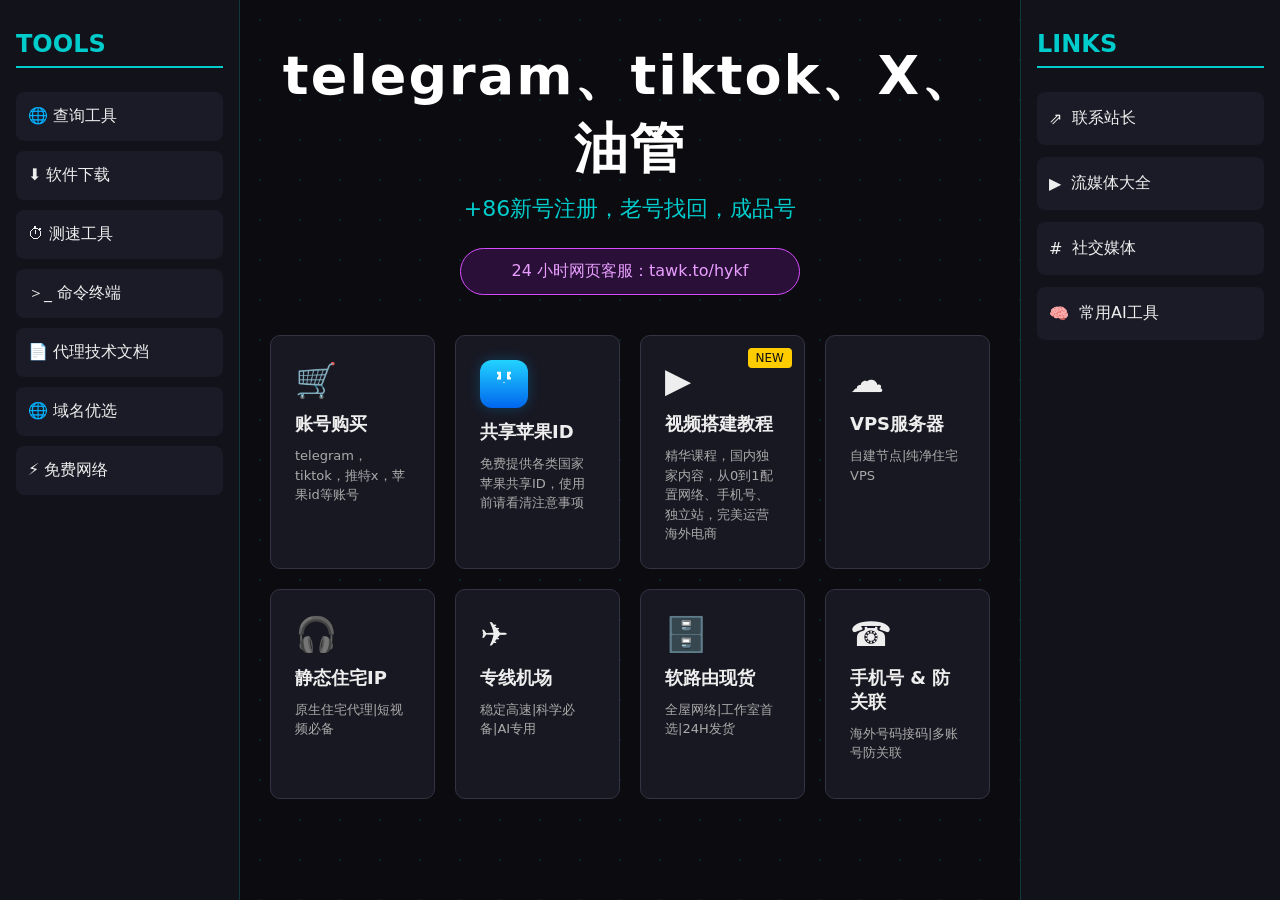
==== index.html @ fc832218 "Update index.html" ====
<!DOCTYPE html>
<html lang="zh-CN">
<head>
  <meta charset="UTF-8">
  <meta name="viewport" content="width=device-width, initial-scale=1.0">
<title>黑彧控制台</title>
<style>
    *{margin:0;padding:0;box-sizing:border-box;font-family:system-ui, -apple-system, "Microsoft YaHei", sans-serif;color:#eee;text-decoration:none;list-style:none;}
    body{background:#0c0c10;min-height:100vh;display:flex;flex-direction:row;background-image: radial-gradient(#00cccc20 1px,transparent 1px);background-size:40px 40px;}
    /* 左侧工具栏 */
    .sidebar-left{width:240px;background:#11121a;border-right:1px solid #00cccc33;padding:30px 16px;}
    .sidebar-left h2{color:#00cccc;font-size:24px;margin-bottom:24px;border-bottom:2px solid #00cccc;padding-bottom:8px;}
    .menu{display:flex;align-items:center;gap:10px;padding:14px 12px;background:#1a1b26;border-radius:8px;margin-bottom:10px;transition:0.2s;cursor:pointer;}
    .menu:hover{background:#27293d;box-shadow:0 0 8px #00cccc30;}
.menu.active{background:#1a1b26;border:none;}
    /* 中间主内容 */
    .main{flex:1;padding:40px 30px;}
    .header{text-align:center;position:relative;margin-bottom:40px;}
    .header h1{font-size:54px;color:#fff;letter-spacing:2px;}
    .header .sub{font-size:22px;color:#00cccc;margin:8px 0 24px;}
    .player{max-width:340px;margin:0 auto;padding:12px 20px;background:#2a1038;border:1px solid #d84cff;border-radius:999px;text-align:center;color:#e99dff;}
    /* 卡片网格 */
    .cards{display:grid;grid-template-columns:repeat(4,1fr);gap:20px;}
    .card{background:#181822;border:1px solid #333344;border-radius:10px;padding:24px;position:relative;min-height:210px;transition:all 0.3s ease;cursor:pointer;}
    .card:hover{border-color:#00cccc80;box-shadow:0 0 18px #00cccc35;transform:translateY(-4px);}
    .card.hot{border-color:#ffcc00;background:#221f12;box-shadow:0 0 14px #ffcc0022;}
    .tag{position:absolute;top:12px;right:12px;padding:3px 8px;border-radius:4px;font-size:12px;}
    .tag.new{background:#ffcc00;color:#111;}
    .tag.hot{background:#d62868;}
    .card .icon{font-size:34px;margin-bottom:12px;}
    .card h3{margin-bottom:10px;font-size:18px;}
    .card p{color:#aaa;font-size:13px;line-height:1.5;}
    a.card-wrap{display:block;color:inherit;text-decoration:none;}
    /* 共享苹果ID图标 */
    .apple-id-icon{
      width:48px;
      height:48px;
      border-radius:12px;
      background:linear-gradient(180deg,#22d3ff 0%,#0066ee 100%);
      display:flex;
      align-items:center;
      justify-content:center;
      margin-bottom:12px;
      box-shadow:0 0 14px #00aaff44;
    }
    .apple-id-icon::before{
      content:"";
      width:26px;
      height:32px;
      background:
        linear-gradient(#fff,#fff) left 6px top 0/4px 22px no-repeat,
        linear-gradient(#fff,#fff) right 6px top 0/4px 22px no-repeat,
        linear-gradient(#fff,#fff) 50% 14px/16px 4px no-repeat,
        linear-gradient(#fff,#fff) 50% 24px/16px 4px no-repeat;
      clip-path:polygon(
        50% 0,
        62% 12%,
        82% 12%,
        70% 24%,
        82% 36%,
        62% 36%,
        50% 48%,
        38% 36%,
        18% 36%,
        30% 24%,
        18% 12%,
        38% 12%
      );
    }
    /* 右侧链接栏 */
    .sidebar-right{width:260px;background:#11121a;border-left:1px solid #00cccc33;padding:30px 16px;}
    .sidebar-right h2{color:#00cccc;font-size:24px;margin-bottom:24px;border-bottom:2px solid #00cccc;padding-bottom:8px;}
    .link-item{display:flex;align-items:center;gap:10px;padding:16px 12px;background:#1a1b26;border-radius:8px;margin-bottom:12px;transition:0.25s;cursor:pointer;}
    .link-item:hover{background:#27293d;box-shadow:0 0 8px #00cccc30;}
/* 弹窗通用 */
.modal{display:none;position:fixed;top:0;left:0;right:0;bottom:0;background:rgba(0,0,0,0.7);z-index:9999;}
.modal-box{position:absolute;top:50%;left:50%;transform:translate(-50%,-50%);width:700px;max-width:92vw;max-height:85vh;overflow-y:auto;background:#11121a;border:2px solid #00cccc;border-radius:12px;padding:30px 24px;}
/* 关闭按钮统一样式 */
.modal-close{position:absolute;top:16px;right:20px;font-size:24px;color:#ccc;cursor:pointer;transition:0.2s;z-index:2;}
.modal-close:hover{color:#ff4444;transform:scale(1.1);}
.modal-title{font-size:26px;color:#fff;margin-bottom:20px;display:flex;align-items:center;gap:10px;}
/* 静态IP 缩小一倍 3行2列 */
.ip-grid{display:grid;grid-template-columns:1fr 1fr;grid-template-rows:repeat(3,auto);gap:12px;}
.ip-item{border-radius:8px;padding:12px 14px;}
.ip-item a{display:flex;align-items:flex-start;gap:10px;width:100%;}
.ip-item span{font-size:22px;margin-top:2px;}
.ip-item .text h4{font-size:15px;margin-bottom:4px;display:flex;align-items:center;gap:6px;}
.ip-item .text p{font-size:12px;color:#ccc;line-height:1.4;}
.tag-box{display:inline-block;padding:2px 5px;border-radius:3px;font-size:10px;}
/* 边框配色不变 */
.item1{border:2px solid #e6bc00;background:#1e1a0c;}
.item1 h4{color:#ffdd33;}
.item1 .tag-box{background:#ffcc22;color:#111;}
.item2{border:2px solid #4488cc;background:#0f1826;}
.item2 h4{color:#99ccff;}
.item2 .tag-box{background:#3377bb;color:#fff;}
.item3{border:2px solid #dd5522;background:#26150c;}
.item3 h4{color:#ff8844;}
.item3 .tag-box{background:#dd5522;color:#fff;}
.item4{border:2px solid #22aaaa;background:#0c2222;}
.item4 h4{color:#44dddd;}
.item4 .tag-box{background:#22aaaa;color:#000;}
.item5{border:2px solid #22bb55;background:#0c2215;}
.item5 h4{color:#55ee77;}
.item5 .tag-box{background:#22bb55;color:#000;}
.item6{border:2px solid #2288dd;background:#0c1a26;}
.item6 h4{color:#55bbff;}
.item6 .tag-box{background:#2288dd;color:#000;}
/* 其余弹窗4格样式不变 */
.air-grid{display:grid;grid-template-columns:1fr 1fr;gap:20px;margin-bottom:10px;}
/* 统一卡片布局：图标居左、文字居右，全部统一排版 */
.air-item{background:#1a1b26;padding:24px;border-radius:10px;display:flex;align-items:center;gap:16px;cursor:pointer;}
.air-item:hover{background:#27293d;box-shadow:0 0 8px #00cccc30;}
.air-item span{font-size:36px;flex-shrink:0;}
.air-item .text h4{font-size:20px;color:#fff;margin-bottom:6px;}
.air-item .text p{font-size:14px;color:#aaa;line-height:1.4;white-space:pre-line;}
.modal-item{background:#1a1b26;padding:18px 20px;border-radius:10px;margin-bottom:12px;display:flex;align-items:center;gap:15px;}
.modal-item a{display:flex;align-items:center;gap:15px;width:100%;}
.modal-item:hover{background:#27293d;box-shadow:0 0 8px #00cccc30;}
.modal-item span{font-size:24px;}
.modal-item .text h4{font-size:17px;color:#fff;margin-bottom:4px;}
.modal-item .text p{color:#aaa;font-size:13px;line-height:1.5;}
/* 教程文本样式 */
.tip-text{
  background:#1a1b26;
  padding:16px 20px;
  border-radius:10px;
  margin-top:12px;
  line-height:1.8;
  font-size:14px;
  color:#eee;
  white-space:pre-line;
}
/* ========== 终端弹窗内部样式（新增，嵌入到m4弹窗） ========== */
:root {
  --bg-primary: #0a0e1a;
  --bg-card: #111827;
  --bg-code: #0d1117;
  --border-color: #1f2937;
  --accent-cyan: #22d3ee;
  --accent-purple: #a855f7;
  --accent-green: #22c55e;
  --accent-orange: #f59e0b;
  --accent-pink: #ec4899;
  --accent-blue: #3b82f6;
  --text-primary: #e2e8f0;
  --text-secondary: #94a3b8;
  --text-muted: #64748b;
}
.terminal-container {
  width:100%;
}
.terminal-header {
  text-align: center;
  margin-bottom: 20px;
}
.terminal-title {
  font-size: 1.5rem;
  font-weight: 700;
  background: linear-gradient(135deg, var(--accent-cyan), var(--accent-purple));
  -webkit-background-clip: text;
  -webkit-text-fill-color: transparent;
  background-clip: text;
  display: inline-flex;
  align-items: center;
  gap: 8px;
}
.terminal-title::before {
  content: '▶';
  color: var(--accent-cyan);
  font-size: 1.2rem;
  -webkit-text-fill-color: var(--accent-cyan);
}
.terminal-subtitle {
  color: var(--text-secondary);
  font-size: 0.9rem;
  margin-top: 8px;
}
.scripts-list {
  display: flex;
  flex-direction: column;
  gap: 16px;
}
.script-card {
  background: var(--bg-card);
  border: 1px solid var(--border-color);
  border-radius: 12px;
  overflow: hidden;
  transition: border-color 0.3s ease, box-shadow 0.3s ease;
}
.script-card:hover {
  border-color: var(--accent-cyan);
  box-shadow: 0 0 20px rgba(34, 211, 238, 0.08);
}
.script-card-header {
  display: flex;
  align-items: center;
  justify-content: space-between;
  padding: 16px 20px;
  border-bottom: 1px solid var(--border-color);
}
.script-name-row {
  display: flex;
  align-items: center;
  gap: 10px;
}
.script-badge {
  width: 36px;
  height: 36px;
  border-radius: 8px;
  display: flex;
  align-items: center;
  justify-content: center;
  font-size: 1.1rem;
  font-weight: 700;
  flex-shrink: 0;
}
.badge-tms { background: rgba(34, 211, 238, 0.15); color: var(--accent-cyan); }
.badge-sui { background: rgba(168, 85, 247, 0.15); color: var(--accent-purple); }
.badge-3xui { background: rgba(245, 158, 11, 0.15); color: var(--accent-orange); }
.badge-singbox { background: rgba(34, 197, 94, 0.15); color: var(--accent-green); }
.badge-aurora { background: rgba(236, 72, 153, 0.15); color: var(--accent-pink); }
.script-name {
  font-size: 1.05rem;
  font-weight: 600;
  color: var(--text-primary);
}
.script-desc {
  font-size: 0.8rem;
  color: var(--text-secondary);
  margin-top: 2px;
}
.script-tag {
  font-size: 0.7rem;
  color: var(--text-muted);
  font-family: 'SF Mono', 'Fira Code', monospace;
  letter-spacing: 0.5px;
}
.code-block-wrapper {
  position: relative;
  background: var(--bg-code);
  padding: 14px 16px;
}
.code-block-wrapper.has-label {
  padding-top: 36px;
}
.code-label {
  position: absolute;
  top: 8px;
  left: 16px;
  font-size: 0.75rem;
  color: var(--accent-orange);
  font-weight: 500;
}
.code-label.warning {
  color: var(--accent-orange);
}
.code-text {
  font-family: 'SF Mono', 'Fira Code', 'Cascadia Code', Consolas, monospace;
  font-size: 0.85rem;
  color: #c9d1d9;
  word-break: break-all;
  line-height: 1.5;
  padding-right: 40px;
}
.copy-btn {
  position: absolute;
  top: 50%;
  right: 12px;
  transform: translateY(-50%);
  background: rgba(255, 255, 255, 0.08);
  border: 1px solid var(--border-color);
  border-radius: 6px;
  color: var(--text-secondary);
  width: 32px;
  height: 32px;
  display: flex;
  align-items: center;
  justify-content: center;
  cursor: pointer;
  transition: all 0.25s ease;
  font-size: 0.85rem;
}
.copy-btn:hover {
  background: rgba(34, 211, 238, 0.15);
  border-color: var(--accent-cyan);
  color: var(--accent-cyan);
}
.copy-btn.copied {
  background: rgba(34, 197, 94, 0.15);
  border-color: var(--accent-green);
  color: var(--accent-green);
}
.copy-btn svg {
  width: 16px;
  height: 16px;
}
.footer-note {
  text-align: center;
  margin-top: 20px;
  padding: 16px 20px;
  background: rgba(34, 211, 238, 0.05);
  border: 1px solid rgba(34, 211, 238, 0.15);
  border-radius: 10px;
  font-size: 0.85rem;
  color: var(--text-secondary);
}
.footer-note strong {
  color: var(--accent-cyan);
}
.multi-command {
  display: flex;
  flex-direction: column;
  gap: 8px;
}
/* ========== 移动端响应式新增 ========== */
.hamburger{display:none;font-size:28px;padding:12px 16px;background:#11121a;color:#00cccc;cursor:pointer;position:sticky;top:0;z-index:100;}
@media(max-width:1024px){
    body{flex-direction:column;}
    .hamburger{display:block;}
    .sidebar-left{width:100%;border-right:none;border-bottom:1px solid #00cccc33;padding:16px;display:none;}
    .sidebar-left.open{display:block;}
    .sidebar-left h2{margin-bottom:12px;font-size:20px;}
    .sidebar-right{width:100%;border-left:none;border-top:1px solid #00cccc33;padding:16px;margin-top:20px;}
    .sidebar-right h2{margin-bottom:12px;font-size:20px;}
    .main{padding:20px 16px;}
    .header h1{font-size:28px;}
    .header .sub{font-size:16px;}
    .cards{grid-template-columns:repeat(2,1fr);gap:14px;}
    .card{padding:16px;min-height:160px;}
    .card .icon{font-size:28px;}
    .apple-id-icon{width:40px;height:40px;border-radius:10px;}
    .air-grid{grid-template-columns:1fr;gap:14px;}
    .ip-grid{grid-template-columns:1fr;}
    .modal-title{font-size:20px;}
    .air-item{padding:16px;}
}
@media(max-width:480px){
    .cards{grid-template-columns:1fr;}
}
</style>
</head>
<body>
<!-- 移动端汉堡按钮 -->
<div class="hamburger" onclick="toggleSidebar()">☰ TOOLS菜单(点击展开)</div>
<!-- 左侧菜单 -->
<div class="sidebar-left" id="leftMenu">
  <h2>TOOLS</h2>
  <div class="menu" onclick="openModal(1)">🌐 查询工具</div>
  <div class="menu" onclick="openModal(2)">⬇ 软件下载</div>
  <div class="menu" onclick="openModal(3)">⏱ 测速工具</div>
  <div class="menu" onclick="openModal(4)">＞_ 命令终端</div>
  <div class="menu" onclick="openModal(5)">📄 代理技术文档</div>
  <div class="menu" onclick="openModal(6)">🌐 域名优选</div>
  <div class="menu active" onclick="openModal(7)">⚡ 免费网络</div>
</div>
<!--中间卡片：8个卡片顺序已调整，原第8个移动到第2位，其余依次后移-->
<div class="main">
  <div class="header">
    <h1>telegram、tiktok、X、油管</h1>
    <div class="sub">+86新号注册，老号找回，成品号</div>
    <div class="player">
        <a href="https://tawk.to/hykf" target="_blank" style="color:#e99dff;text-decoration:none;">24 小时网页客服：tawk.to/hykf</a>
    </div>
  </div>
  <div class="cards">
    <!--1账号购买 直接跳转tg.hy88.de-->
    <div class="card" onclick="window.open('https://hy88.de','_blank')"><div class="icon">🛒</div><h3>账号购买</h3><p>telegram，tiktok，推特x，苹果id等账号</p></div>
    <!--2 共享苹果ID，直接跳转 id.qianyuwing.com，图标改为蓝白 App Store 风格 -->
    <div class="card" onclick="window.open('https://id.qianyuwing.com','_blank')">
      <div class="apple-id-icon" aria-label="App Store"></div>
      <h3>共享苹果ID</h3>
      <p>免费提供各类国家苹果共享ID，使用前请看清注意事项</p>
    </div>
    <!--3 原位置2：视频搭建教程 已移除hot类，黄色边框消失-->
    <div class="card" onclick="openModal(18)"><div class="tag new">NEW</div><div class="icon">▶</div><h3>视频搭建教程</h3><p>精华课程，国内独家内容，从0到1配置网络、手机号、独立站，完美运营海外电商</p></div>
    <!--4 原位置3：VPS服务器-->
    <div class="card" onclick="openModal(15)"><div class="icon">☁</div><h3>VPS服务器</h3><p>自建节点|纯净住宅VPS</p></div>
    <!--5 原位置4：静态住宅IP 耳机图标-->
    <div class="card" onclick="openModal(13)"><div class="icon">🎧</div><h3>静态住宅IP</h3><p>原生住宅代理|短视频必备</p></div>
    <!--6 原位置5：专线机场-->
    <div class="card" onclick="openModal(12)"><div class="icon">✈</div><h3>专线机场</h3><p>稳定高速|科学必备|AI专用</p></div>
    <!--7 原位置6：软路由现货-->
    <div class="card" onclick="openModal(14)"><div class="icon">🗄️</div><h3>软路由现货</h3><p>全屋网络|工作室首选|24H发货</p></div>
    <!--8 原位置7：手机号 & 防关联-->
    <div class="card" onclick="openModal(16)"><div class="icon">☎</div><h3>手机号 & 防关联</h3><p>海外号码接码|多账号防关联</p></div>
  </div>
</div>
<!--右侧-->
<div class="sidebar-right">
  <h2>LINKS</h2>
  <div class="link-item" onclick="openModal(8)"><span>⇗</span><span>联系站长</span></div>
  <div class="link-item"><span>▶</span><span>流媒体大全</span></div>
  <div class="link-item"><span>#</span><span>社交媒体</span></div>
  <div class="link-item"><span>🧠</span><span>常用AI工具</span></div>
</div>
<!-- 所有弹窗 统一关闭按钮 -->
<div class="modal" id="m1"><div class="modal-box"><div class="modal-close" onclick="closeAll()">×</div><div class="modal-title">查询工具</div>
  <div class="modal-item"><a href="ipip.la" target="_blank"><span>📍</span><div class="text"><h4>IP 归属地</h4><p>查询当前 IP 地理位置</p></div></a></div>
  <div class="modal-item"><a href="https://ipleak.net/" target="_blank"><span>🌍</span><div class="text"><h4>IP 质量检测</h4><p>检测是否为代理IP</p></div></a></div>
</div></div>
<div class="modal" id="m2"><div class="modal-box"><div class="modal-close" onclick="closeAll()">×</div><div class="modal-title">软件下载</div>
  <div class="modal-item"><a href="https://www.hostbuf.com/" target="_blank"><span>💻</span><div class="text"><h4>Finalshell SSH工具</h4><p>SSH连接与服务器连接</p></div></a></div>
  <div class="modal-item"><a href="https://karing.app" target="_blank"><span>🔗</span><div class="text"><h4>代理软件下载</h4><p>karing-安卓，iOS，Windows</p></div></a></div>
  <div class="modal-item"><a href="https://pan.xunlei.com/s/VOuNMW9IRkl21JldrNxM0bqFA1?pwd=7qxt#" target="_blank"><span>📱</span><div class="text"><h4>安卓app下载</h4><p>TG,TK,X,INS等</p></div></a></div>
</div></div>
<div class="modal" id="m3"><div class="modal-box"><div class="modal-close" onclick="closeAll()">×</div><div class="modal-title">测速工具</div>
  <div class="modal-item"><a href="#" target="_blank"><span>📶</span><div class="text"><h4>延迟测速</h4><p>测试节点延迟与丢包</p></div></a></div>
  <div class="modal-item"><a href="#" target="_blank"><span>⚡</span><div class="text"><h4>网速测试</h4><p>上传下载速度检测</p></div></a></div>
</div></div>
<!-- ========== 【重点】m4弹窗，替换成你的终端代码，不再跳转页面 ========== -->
<div class="modal" id="m4">
  <div class="modal-box">
    <div class="modal-close" onclick="closeAll()">×</div>
    <div class="terminal-container">
      <div class="terminal-header">
        <h2 class="terminal-title">命令终端 · 搭建脚本</h2>
        <p class="terminal-subtitle">选择脚本一键复制，在 SSH 终端中粘贴即可执行</p>
      </div>
      <div class="scripts-list">
        <!-- 一键搭建节点 -->
        <div class="script-card">
          <div class="script-card-header">
            <div class="script-name-row">
              <div class="script-badge badge-tms">T</div>
              <div>
                <div class="script-name">一键搭建节点</div>
                <div class="script-desc">一键搭建，ssh里输入完命令，选择两次方案1，等待搭建完成即可</div>
              </div>
            </div>
            <div class="script-tag">Traffic · Panel</div>
          </div>
          <div class="code-block-wrapper">
            <div class="code-text" id="code-1">bash <(curl -fsSL https://www.geto.im/oneclick/install.sh)</div>
            <button class="copy-btn" onclick="copyCode('code-1', this)" title="一键复制">
              <svg viewBox="0 0 24 24" fill="none" stroke="currentColor" stroke-width="2" stroke-linecap="round" stroke-linejoin="round"><rect x="9" y="9" width="13" height="13" rx="2" ry="2"></rect><path d="M5 15H4a2 2 0 0 1-2-2V4a2 2 0 0 1 2-2h9a2 2 0 0 1 2 2v1"></path></svg>
            </button>
          </div>
        </div>
        <!-- S-UI 面板 -->
        <div class="script-card">
          <div class="script-card-header">
            <div class="script-name-row">
              <div class="script-badge badge-sui">S</div>
              <div>
                <div class="script-name">S-UI 面板</div>
                <div class="script-desc">Sing-box 可视化管理面板，支持多协议节点</div>
              </div>
            </div>
            <div class="script-tag">Sing-box · Panel</div>
          </div>
          <div class="code-block-wrapper">
            <div class="code-text" id="code-2">SUI_AUTO=1 bash &lt;(curl -Ls https://raw.githubusercontent.com/Teminuosi/s-ui/main/install.sh)</div>
            <button class="copy-btn" onclick="copyCode('code-2', this)" title="一键复制">
              <svg viewBox="0 0 24 24" fill="none" stroke="currentColor" stroke-width="2" stroke-linecap="round" stroke-linejoin="round"><rect x="9" y="9" width="13" height="13" rx="2" ry="2"></rect><path d="M5 15H4a2 2 0 0 1-2-2V4a2 2 0 0 1 2-2h9a2 2 0 0 1 2 2v1"></path></svg>
            </button>
          </div>
        </div>
        <!-- 3X-UI 面板 -->
        <div class="script-card">
          <div class="script-card-header">
            <div class="script-name-row">
              <div class="script-badge badge-3xui">3X</div>
              <div>
                <div class="script-name">3X-UI 面板</div>
                <div class="script-desc">Xray 可视化管理面板，支持多种协议</div>
              </div>
            </div>
            <div class="script-tag">Xray · Panel</div>
          </div>
          <div class="multi-command">
            <div class="code-block-wrapper has-label">
              <div class="code-label warning">方式一：带域名（自动申请SSL证书）⚠ panel.example.com 替换为你自己的域名</div>
              <div class="code-text" id="code-3">XUI_DOMAIN=panel.example.com bash <(curl -Ls https://raw.githubusercontent.com/Heiyukeji/3x-ui/main/install.sh)</div>
              <button class="copy-btn" onclick="copyCode('code-3', this)" title="一键复制">
                <svg viewBox="0 0 24 24" fill="none" stroke="currentColor" stroke-width="2" stroke-linecap="round" stroke-linejoin="round"><rect x="9" y="9" width="13" height="13" rx="2" ry="2"></rect><path d="M5 15H4a2 2 0 0 1-2-2V4a2 2 0 0 1 2-2h9a2 2 0 0 1 2 2v1"></path></svg>
              </button>
            </div>
            <div class="code-block-wrapper has-label">
              <div class="code-label">方式二：不带域名（随机端口，不申请证书）</div>
              <div class="code-text" id="code-4">XUI_AUTO=1 bash <(curl -Ls https://raw.githubusercontent.com/Heiyukeji/3x-ui/main/install.sh)
</div>
              <button class="copy-btn" onclick="copyCode('code-4', this)" title="一键复制">
                <svg viewBox="0 0 24 24" fill="none" stroke="currentColor" stroke-width="2" stroke-linecap="round" stroke-linejoin="round"><rect x="9" y="9" width="13" height="13" rx="2" ry="2"></rect><path d="M5 15H4a2 2 0 0 1-2-2V4a2 2 0 0 1 2-2h9a2 2 0 0 1 2 2v1"></path></svg>
              </button>
            </div>
          </div>
        </div>
        <!-- Sing-box -->
        <div class="script-card">
          <div class="script-card-header">
            <div class="script-name-row">
              <div class="script-badge badge-singbox">SB</div>
              <div>
                <div class="script-name">Sing-box</div>
                <div class="script-desc">新一代通用代理平台，支持多种入站/出站</div>
              </div>
            </div>
            <div class="script-tag">sing-box · Proxy</div>
          </div>
          <div class="code-block-wrapper">
            <div class="code-text" id="code-5">bash &lt;(wget -qO- https://raw.githubusercontent.com/fscarmen/sing-box/main/sing-box.sh)</div>
            <button class="copy-btn" onclick="copyCode('code-5', this)" title="一键复制">
              <svg viewBox="0 0 24 24" fill="none" stroke="currentColor" stroke-width="2" stroke-linecap="round" stroke-linejoin="round"><rect x="9" y="9" width="13" height="13" rx="2" ry="2"></rect><path d="M5 15H4a2 2 0 0 1-2-2V4a2 2 0 0 1 2-2h9a2 2 0 0 1 2 2v1"></path></svg>
            </button>
          </div>
        </div>
        <!-- 极光面板 -->
        <div class="script-card">
          <div class="script-card-header">
            <div class="script-name-row">
              <div class="script-badge badge-aurora">A</div>
              <div>
                <div class="script-name">极光面板</div>
                <div class="script-desc">Aurora Admin Panel，多节点可视化管理面板</div>
              </div>
            </div>
            <div class="script-tag">Aurora · Panel</div>
          </div>
          <div class="code-block-wrapper">
            <div class="code-text" id="code-6">bash &lt;(curl -fsSL https://raw.githubusercontent.com/Aurora-Admin-Panel/deploy/main/install.sh)</div>
            <button class="copy-btn" onclick="copyCode('code-6', this)" title="一键复制">
              <svg viewBox="0 0 24 24" fill="none" stroke="currentColor" stroke-width="2" stroke-linecap="round" stroke-linejoin="round"><rect x="9" y="9" width="13" height="13" rx="2" ry="2"></rect><path d="M5 15H4a2 2 0 0 1-2-2V4a2 2 0 0 1 2-2h9a2 2 0 0 1 2 2v1"></path></svg>
            </button>
          </div>
        </div>
      </div>
      <div class="footer-note">
        以上命令需在 <strong>Linux VPS</strong> 上以 <strong>root</strong> 身份执行，建议使用 SSH 工具连接后粘贴运行。
      </div>
    </div>
  </div>
</div>
<div class="modal" id="m5"><div class="modal-box"><div class="modal-close" onclick="closeAll()">×</div><div class="modal-title">代理技术文档</div>
  <div class="modal-item"><a href="#" target="_blank"><span>📘</span><div class="text"><h4>基础教程</h4><p>从零开始配置教程</p></div></a></div>
  <div class="modal-item"><a href="#" target="_blank"><span>📚</span><div class="text"><h4>高级配置</h4><p>路由规则与分流</p></div></a></div>
</div></div>
<div class="modal" id="m6"><div class="modal-box"><div class="modal-close" onclick="closeAll()">×</div><div class="modal-title">域名优选</div>
  <div class="modal-item"><a href="#" target="_blank"><span>🌐</span><div class="text"><h4>域名检测</h4><p>检测域名连通性</p></div></a></div>
  <div class="modal-item"><a href="#" target="_blank"><span>✅</span><div class="text"><h4>优选推荐</h4><p>稳定高速域名列表</p></div></a></div>
</div></div>
<div class="modal" id="m7"><div class="modal-box"><div class="modal-close" onclick="closeAll()">×</div><div class="modal-title">⚡ 免费网络</div>
<div class="air-grid">
  <div class="air-item"><span>📱</span><div class="text"><h4>安卓系统</h4><p>1：下载迅雷
2：打开搜索：黑彧wj251995
3：每个文件夹都有加速，长期更新</p></div></div>
  <div class="air-item"><span>🍎</span><div class="text"><h4>iOS系统</h4><p>需要海外ID下载，本站又免费ID链接
1：火种vpn
2：1.1.1.1
3：快喵
4：nthlink</p></div></div>
</div></div></div>
<div class="modal" id="m8"><div class="modal-box"><div class="modal-close" onclick="closeAll()">×</div><div class="modal-title">联系站长</div>
  <div class="modal-item"><span>✈️</span><div class="text"><h4>飞机客服</h4><p>heiyukefubot</p></div></div>
  <div class="modal-item"><span>💬</span><div class="text"><h4>QV客服</h4><p>928533857</p></div></div>
  <div class="modal-item"><span>🔗</span><div class="text"><h4>备用</h4><p>319070682</p></div></div>
</div></div>
<div class="modal" id="m12"><div class="modal-box"><div class="modal-close" onclick="closeAll()">×</div><div class="modal-title">✈ 专线机场</div>
<div class="air-grid">
  <div class="air-item"><a href="https://link1.com" target="_blank"><span style="color:#d72cff;">✈</span><div class="text"><h4>专线机场 SSR</h4><p>海外AI必备</p></div></a></div>
  <div class="air-item"><a href="https://link2.com" target="_blank"><span style="color:#369cff;">✈</span><div class="text"><h4>TAG机场</h4><p>老牌大厂节点</p></div></a></div>
  <div class="air-item"><a href="https://link3.com" target="_blank"><span style="color:#ff69bc;">☁</span><div class="text"><h4>糖果云备用</h4><p>稳定高速</p></div></a></div>
  <div class="air-item"><a href="https://link4.com" target="_blank"><span style="color:#00cccc;">⚡</span><div class="text"><h4>高端企业专线</h4><p>工作室专用</p></div></a></div>
</div></div></div>
<div class="modal" id="m13"><div class="modal-box"><div class="modal-close" onclick="closeAll()">×</div><div class="modal-title"><span style="color:#ff88ff;">🏠</span>静态住宅IP</div>
<div class="ip-grid">
  <div class="ip-item item1"><a href="https://www.xinquyun.com/aff/WNTYDILU" target="_blank"><span style="color:#ffdd33;">🔥</span><div class="text"><h4>米亚IP(新手短视频推荐)<span class="tag-box">扫码直连</span></h4><p>⚡无需中转，扫码即用</p></div></a></div>
  <div class="ip-item item2"><a href="https://链接2.com" target="_blank"><span style="color:#99ccff;">👑</span><div class="text"><h4>IPRoyal <span class="tag-box">质量最高</span></h4><p>🏆目前用过质量最高的静态IP | <span class="tag-box">需中转</span></p></div></a></div>
  <div class="ip-item item3"><a href="https://链接3.com" target="_blank"><span style="color:#ff8844;">🔥</span><div class="text"><h4>985 Proxy(便宜原生IP,矩阵号推荐)</h4><p>目前最便宜的IP | <span class="tag-box">需中转</span></p></div></a></div>
  <div class="ip-item item4"><a href="https://链接4.com" target="_blank"><span style="color:#44dddd;">🌐</span><div class="text"><h4>IPFly 高质量原生IP</h4><p>高质量住宅IP | <span class="tag-box">需中转</span></p></div></a></div>
  <div class="ip-item item5"><a href="https://链接5.com" target="_blank"><span style="color:#55ee77;">🚀</span><div class="text"><h4>ProxyLite <span class="tag-box">破万播放</span></h4><p>各国都有|美区新号首个视频破万播放|<span class="tag-box">需中转 建议VPS</span></p></div></a></div>
  <div class="ip-item item6"><a href="https://链接6.com" target="_blank"><span style="color:#55bbff;">💲</span><div class="text"><h4>Webshare $1/月</h4><p>💲超低价静态IP | 不支持国内支付，可找站长代付 | <span class="tag-box">需中转</span></p></div></a></div>
</div></div></div>
<div class="modal" id="m14"><div class="modal-box"><div class="modal-close" onclick="closeAll()">×</div><div class="modal-title">🗄️ 软路由现货</div>
<div class="air-grid">
  <div class="air-item"><a href="https://链接1.com" target="_blank"><span>mini</span><div class="text"><h4>迷你软路由</h4><p>家用小型</p></div></a></div>
  <div class="air-item"><a href="https://链接2.com" target="_blank"><span>⚡</span><div class="text"><h4>高性能软路由</h4><p>工作室专用</p></div></a></div>
  <div class="air-item"><a href="https://链接3.com" target="_blank"><span>📦</span><div class="text"><h4>成品发货</h4><p>即插即用</p></div></a></div>
  <div class="air-item"><a href="https://link4.com" target="_blank"><span>🛠️</span><div class="text"><h4>远程调试</h4><p>技术支持</p></div></a></div>
</div></div></div>
<div class="modal" id="m15">
  <div class="modal-box">
    <div class="modal-close" onclick="closeAll()">×</div>
    <div class="modal-title">☁ VPS服务器</div>
    <div class="air-grid">
      <div class="air-item">
        <a href="https://xiaotucloud.com/recommend/Bi2GBjDQVcNe" target="_blank">
          <span>☁</span>
          <div class="text">
            <h4>小兔云vps</h4>
            <p>最便宜的纯净/原生/住宅VPS</p>
          </div>
        </a>
      </div>
      <div class="air-item">
        <a href="https://lisahost.com/aff.php?aff=11415" target="_blank">
          <span>☁</span>
          <div class="text">
            <h4>Lisa Host住宅vps</h4>
            <p>tk热门/国家多/双isp</p>
          </div>
        </a>
      </div>
      <div class="air-item">
        <a href="https://www.xinquyun.com/aff/WNTYDILU" target="_blank">
          <span>☁</span>
          <div class="text">
            <h4>新区云vps服务器</h4>
            <p>站长自用，本站首页视频教程</p>
          </div>
        </a>
      </div>
      <div class="air-item">
        <a href="https://https://bwh81.net/aff.php?aff=84793" target="_blank">
          <span>⚙️</span>
          <div class="text">
            <h4>搬瓦工VPS</h4>
            <p>主流全球知名的服务器商家，中转，节点，质量很高，价格比较贵，慎选</p>
          </div>
        </a>
      </div>
    </div>
  </div>
</div>
<div class="modal" id="m16"><div class="modal-box"><div class="modal-close" onclick="closeAll()">×</div><div class="modal-title">☎ 手机号 & 防关联</div>
<div class="air-grid">
  <div class="air-item"><a href="https://链接1.com" target="_blank"><span>🌍</span><div class="text"><h4>海外手机号</h4><p>接码注册</p></div></a></div>
  <div class="air-item"><a href="https://链接2.com" target="_blank"><span>🔐</span><div class="text"><h4>账号防关联</h4><p>多账号隔离</p></div></a></div>
  <div class="air-item"><a href="https://链接3.com" target="_blank"><span>📞</span><div class="text"><h4>永久手机号</h4><p>可长期使用</p></div></a></div>
  <div class="air-item"><a href="https://链接4.com" target="_blank"><span>🛡️</span><div class="text"><h4>指纹隔离</h4><p>环境安全</p></div></a></div>
</div></div></div>
<div class="modal" id="m17"><div class="modal-box"><div class="modal-close" onclick="closeAll()">×</div><div class="modal-title">⚙️ NBN视频创作母体</div>
<div class="air-grid">
  <div class="air-item"><a href="https://链接1.com" target="_blank"><span>🤖</span><div class="text"><h4>AI自动剪辑</h4><p>全自动二创</p></div></a></div>
  <div class="air-item"><a href="https://link2.com" target="_blank"><span>📽️</span><div class="text"><h4>视频切片</h4><p>批量生成</p></div></a></div>
  <div class="air-item"><a href="https://链接3.com" target="_blank"><span>🚀</span><div class="text"><h4>流水线发布</h4><p>多平台同步</p></div></a></div>
  <div class="air-item"><a href="https://link4.com" target="_blank"><span>📚</span><div class="text"><h4>教程 + 工具</h4><p>全套打包</p></div></a></div>
</div></div></div>
<div class="modal" id="m18">
   <div class="modal-box">
     <div class="modal-close" onclick="closeAll()">×</div>
     <div class="modal-title">▶ 视频搭建教程</div>
     <div class="air-grid">
       <!--1 方法一：一键搭建（不稳定，不安全） -->
       <div class="air-item">
         <a href="https://hy.hy88.de/docs/video1.html" target="_blank">
           <span>🎬</span>
           <div class="text">
             <h4>方法一：一键搭建（基础款）</h4>
             <p>个人独享网络节点。优点：一键搭建视频教程，无需面板配置，搭建即用，多协议选择，可共存。缺点：低配版，正常使用问题不大</p>
           </div>
         </a>
       </div>
       <!--2 方法二：3XUI面板搭建+中转教程（稳定，安全） -->
       <div class="air-item">
         <a href="https://hy.hy88.de/docs/video2.html" target="_blank">
           <span>⚙️</span>
           <div class="text">
             <h4>方法二：魔改版3XUI面板搭建+中转教程（稳定，安全）</h4>
             <p>个人独享网络节点搭建教程。注意：后面的中转教程是给需要直播的人住宅ip的，对网速要求高的，普通人不需要看</p>
           </div>
         </a>
       </div>
       <!--3 电脑搭建ssh工具 -->
       <div class="air-item">
         <a href="https://www.hostbuf.com/" target="_blank">
           <span>💻</span>
           <div class="text">
             <h4>电脑搭建ssh工具</h4>
             <p>软件版本ssh，下载可用，和视频教程里同款工具</p>
           </div>
         </a>
       </div>
       <!--4 手机搭建ssh工具 -->
       <div class="air-item">
         <a href="https://jp.webssh.me/" target="_blank">
           <span>📱</span>
           <div class="text">
             <h4>手机搭建工具</h4>
             <p>手机不方便下载ssh工具，用这个网页版就好</p>
           </div>
         </a>
       </div>
       <!--5 命令终端，点击打开m4弹窗，和首页命令终端内容一致 -->
       <div class="air-item" onclick="openModal(4)">
         <span>＞_</span>
         <div class="text">
           <h4>命令终端</h4>
           <p>一键搭建命令和3xui面板等</p>
         </div>
       </div>
     </div>
   </div>
 </div>
<script>
function openModal(n){closeAll();document.getElementById('m'+n).style.display='block';}
function closeAll(){document.querySelectorAll('.modal').forEach(m=>m.style.display='none');}
//移动端汉堡菜单
function toggleSidebar(){
  const menu = document.getElementById('leftMenu');
  menu.classList.toggle('open');
}
//复制代码函数（新增，用于终端弹窗复制按钮）
function copyCode(id, btn) {
  var el = document.getElementById(id);
  var text = el.innerText;
  var textarea = document.createElement('textarea');
  textarea.value = text;
  textarea.style.position = 'fixed';
  textarea.style.opacity = '0';
  document.body.appendChild(textarea);
  textarea.select();
  try {
    document.execCommand('copy');
    btn.classList.add('copied');
    var originalHTML = btn.innerHTML;
    btn.innerHTML = '<svg viewBox="0 0 24 24" fill="none" stroke="currentColor" stroke-width="2.5" stroke-linecap="round" stroke-linejoin="round"><polyline points="20 6 9 17 4 12"></polyline></svg>';
    setTimeout(function() {
      btn.classList.remove('copied');
      btn.innerHTML = originalHTML;
    }, 2000);
  } catch(e) {
    alert('复制失败，请手动选择文本复制');
  }
  document.body.removeChild(textarea);
}
</script>
<!--Start of Tawk.to Script-->
<script type="text/javascript">
var Tawk_API=Tawk_API||{}, Tawk_LoadStart=new Date();
(function(){
var s1=document.createElement("script"),s0=document.getElementsByTagName("script")[0];
s1.async=true;
s1.src='https://embed.tawk.to/6a5249f1a6558f1d451feca7/1jt8on1pj';
s1.charset='UTF-8';
s1.setAttribute('crossorigin','*');
s0.parentNode.insertBefore(s1,s0);
})();
</script>
<!--End of Tawk.to Script-->
</body>
</html>
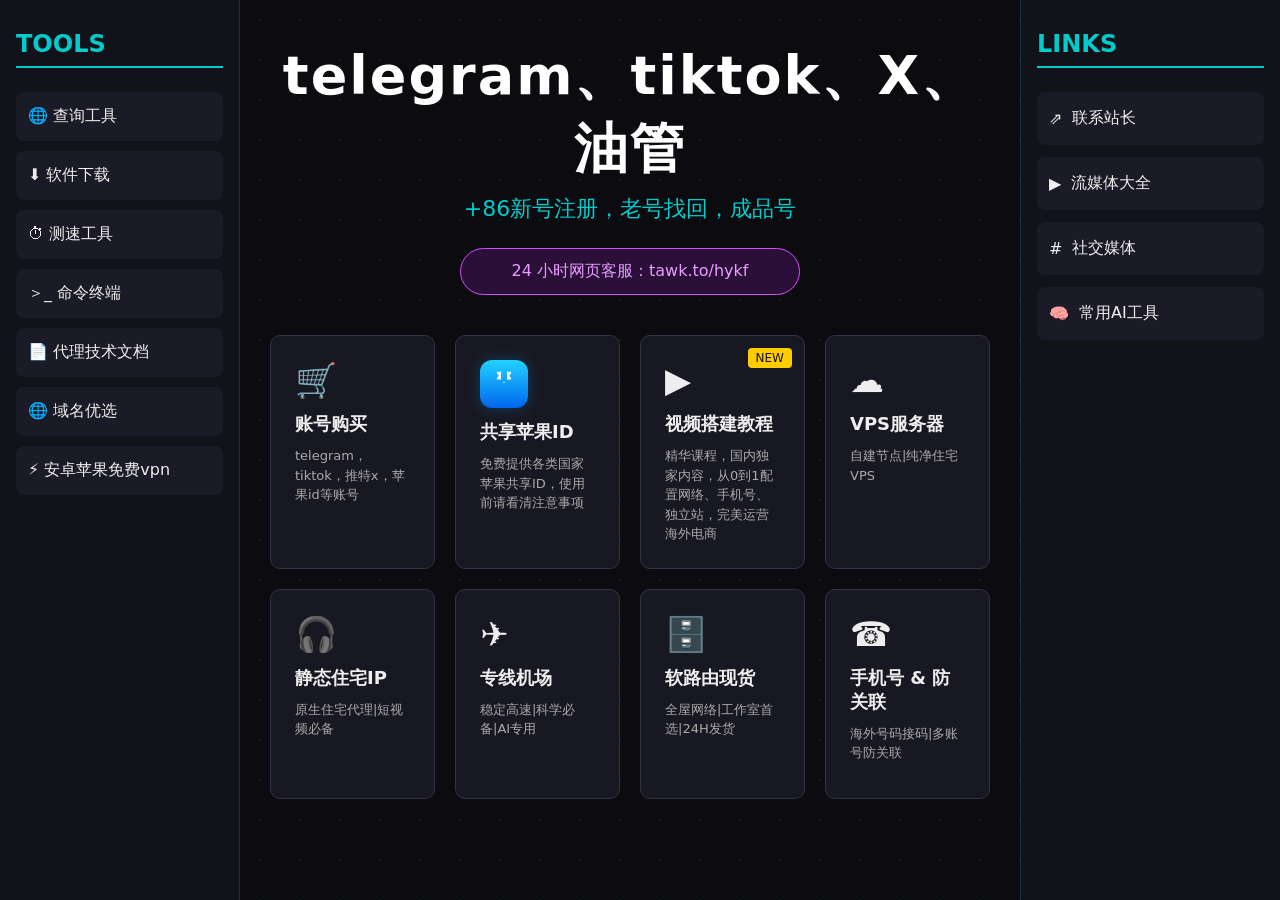
==== commit 79b3b22c: "Update menu item text for free network option" ====
--- a/index.html
+++ b/index.html
@@ -352,7 +352,7 @@
   <div class="menu" onclick="openModal(4)">＞_ 命令终端</div>
   <div class="menu" onclick="openModal(5)">📄 代理技术文档</div>
   <div class="menu" onclick="openModal(6)">🌐 域名优选</div>
-  <div class="menu active" onclick="openModal(7)">⚡ 免费网络</div>
+  <div class="menu active" onclick="openModal(7)">⚡ 安卓苹果免费vpn</div>
 </div>
 <!--中间卡片：8个卡片顺序已调整，原第8个移动到第2位，其余依次后移-->
 <div class="main">
@@ -376,13 +376,13 @@
     <div class="card" onclick="openModal(18)"><div class="tag new">NEW</div><div class="icon">▶</div><h3>视频搭建教程</h3><p>精华课程，国内独家内容，从0到1配置网络、手机号、独立站，完美运营海外电商</p></div>
     <!--4 原位置3：VPS服务器-->
     <div class="card" onclick="openModal(15)"><div class="icon">☁</div><h3>VPS服务器</h3><p>自建节点|纯净住宅VPS</p></div>
-    <!--5 原位置4：静态住宅IP 耳机图标-->
+    <!--5 原位置4：没东西1 耳机图标-->
     <div class="card" onclick="openModal(13)"><div class="icon">🎧</div><h3>静态住宅IP</h3><p>原生住宅代理|短视频必备</p></div>
-    <!--6 原位置5：专线机场-->
+    <!--6 原位置5：没东西2-->
     <div class="card" onclick="openModal(12)"><div class="icon">✈</div><h3>专线机场</h3><p>稳定高速|科学必备|AI专用</p></div>
-    <!--7 原位置6：软路由现货-->
+    <!--7 原位置6：没东西3-->
     <div class="card" onclick="openModal(14)"><div class="icon">🗄️</div><h3>软路由现货</h3><p>全屋网络|工作室首选|24H发货</p></div>
-    <!--8 原位置7：手机号 & 防关联-->
+    <!--8 原位置7：没东西4-->
     <div class="card" onclick="openModal(16)"><div class="icon">☎</div><h3>手机号 & 防关联</h3><p>海外号码接码|多账号防关联</p></div>
   </div>
 </div>
@@ -588,7 +588,7 @@
           <span>☁</span>
           <div class="text">
             <h4>小兔云vps</h4>
-            <p>最便宜的纯净/原生/住宅VPS</p>
+            <p>最便宜的服务器，但是质量不高，她家服务器主要是做网站的，节点网络速度不好</p>
           </div>
         </a>
       </div>
@@ -605,7 +605,7 @@
         <a href="https://www.xinquyun.com/aff/WNTYDILU" target="_blank">
           <span>☁</span>
           <div class="text">
-            <h4>新区云vps服务器</h4>
+            <h4>新区云vps</h4>
             <p>站长自用，本站首页视频教程</p>
           </div>
         </a>
@@ -614,7 +614,7 @@
         <a href="https://https://bwh81.net/aff.php?aff=84793" target="_blank">
           <span>⚙️</span>
           <div class="text">
-            <h4>搬瓦工VPS</h4>
+            <h4>搬瓦工vps</h4>
             <p>主流全球知名的服务器商家，中转，节点，质量很高，价格比较贵，慎选</p>
           </div>
         </a>
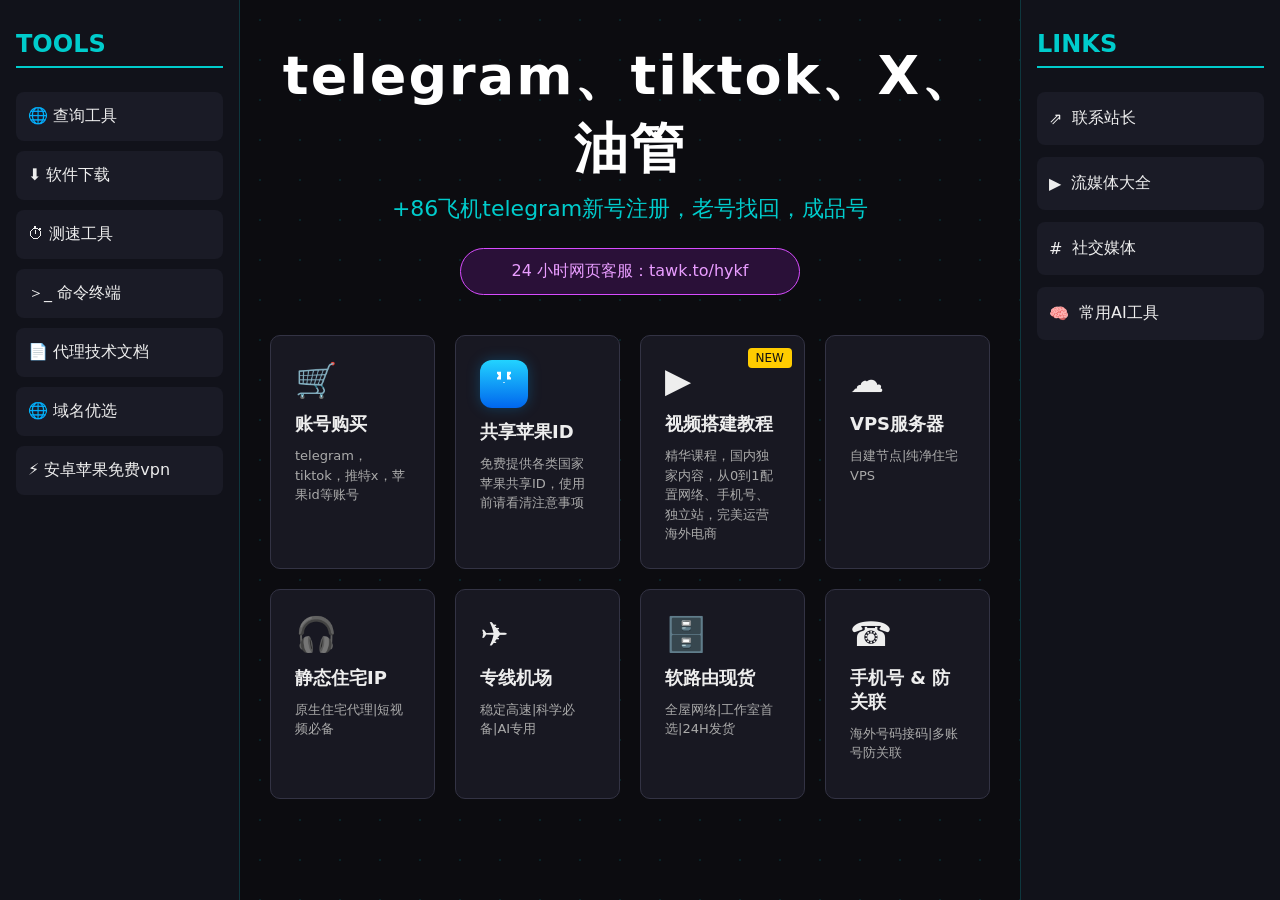
==== commit 38f4d728: "Update index.html" ====
--- a/index.html
+++ b/index.html
@@ -358,7 +358,7 @@
 <div class="main">
   <div class="header">
     <h1>telegram、tiktok、X、油管</h1>
-    <div class="sub">+86新号注册，老号找回，成品号</div>
+    <div class="sub">+86飞机telegram新号注册，老号找回，成品号</div>
     <div class="player">
         <a href="https://tawk.to/hykf" target="_blank" style="color:#e99dff;text-decoration:none;">24 小时网页客服：tawk.to/hykf</a>
     </div>
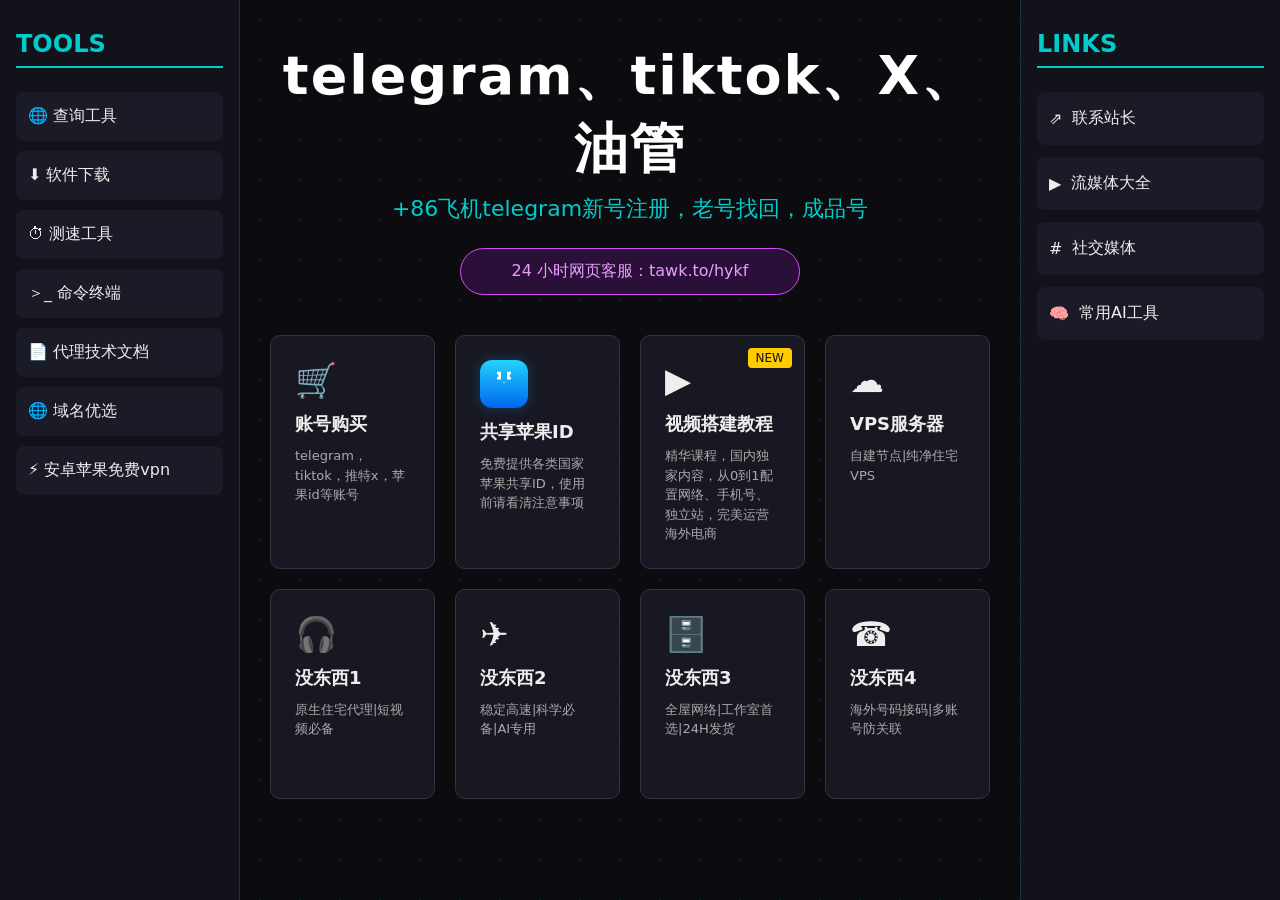
==== commit db59640c: "Update card titles in index.html" ====
--- a/index.html
+++ b/index.html
@@ -377,13 +377,13 @@
     <!--4 原位置3：VPS服务器-->
     <div class="card" onclick="openModal(15)"><div class="icon">☁</div><h3>VPS服务器</h3><p>自建节点|纯净住宅VPS</p></div>
     <!--5 原位置4：没东西1 耳机图标-->
-    <div class="card" onclick="openModal(13)"><div class="icon">🎧</div><h3>静态住宅IP</h3><p>原生住宅代理|短视频必备</p></div>
+    <div class="card" onclick="openModal(13)"><div class="icon">🎧</div><h3>没东西1</h3><p>原生住宅代理|短视频必备</p></div>
     <!--6 原位置5：没东西2-->
-    <div class="card" onclick="openModal(12)"><div class="icon">✈</div><h3>专线机场</h3><p>稳定高速|科学必备|AI专用</p></div>
+    <div class="card" onclick="openModal(12)"><div class="icon">✈</div><h3>没东西2</h3><p>稳定高速|科学必备|AI专用</p></div>
     <!--7 原位置6：没东西3-->
-    <div class="card" onclick="openModal(14)"><div class="icon">🗄️</div><h3>软路由现货</h3><p>全屋网络|工作室首选|24H发货</p></div>
+    <div class="card" onclick="openModal(14)"><div class="icon">🗄️</div><h3>没东西3</h3><p>全屋网络|工作室首选|24H发货</p></div>
     <!--8 原位置7：没东西4-->
-    <div class="card" onclick="openModal(16)"><div class="icon">☎</div><h3>手机号 & 防关联</h3><p>海外号码接码|多账号防关联</p></div>
+    <div class="card" onclick="openModal(16)"><div class="icon">☎</div><h3>没东西4</h3><p>海外号码接码|多账号防关联</p></div>
   </div>
 </div>
 <!--右侧-->
